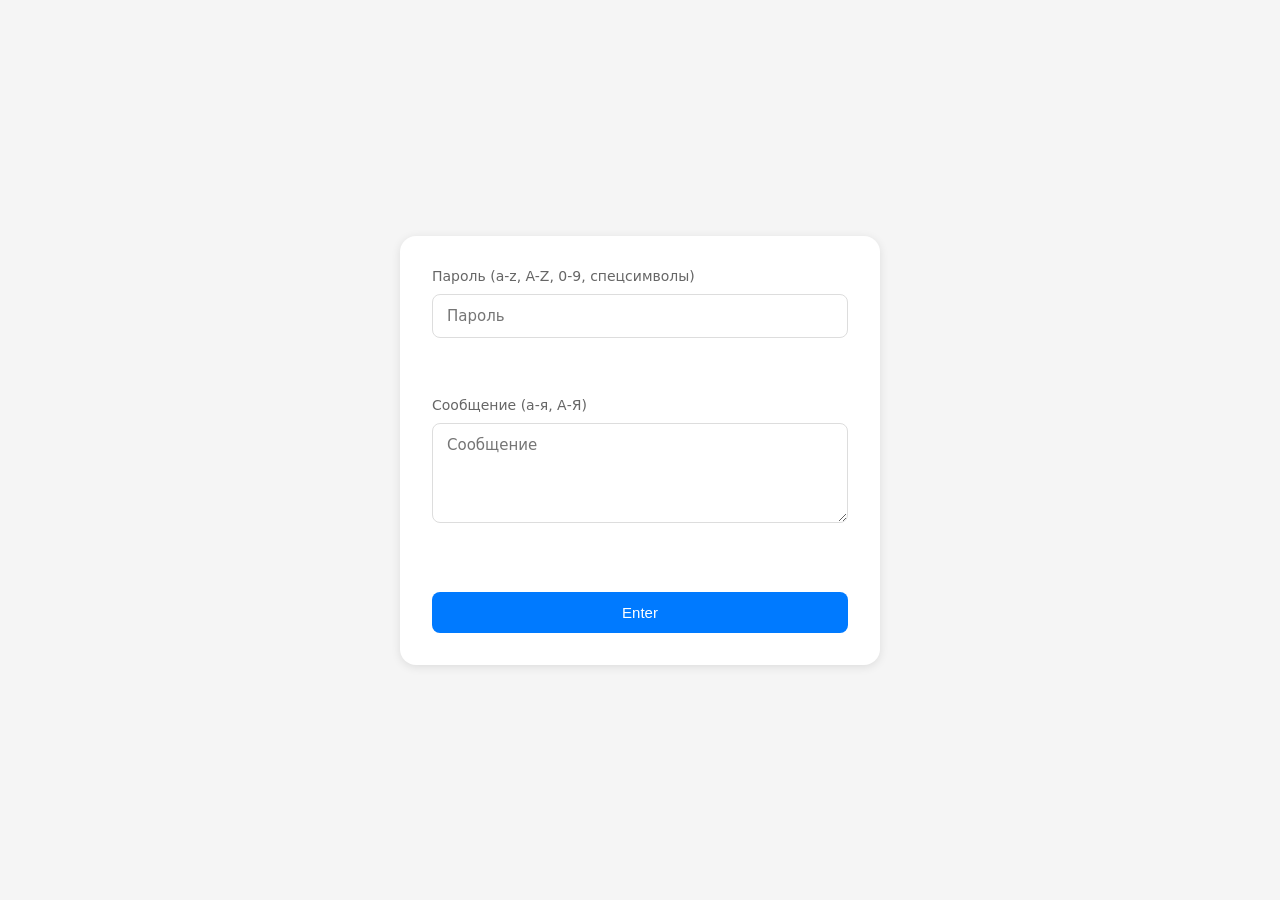
==== index/index.html @ 4b63d900 "Добавлены стили" ====
<!DOCTYPE html>
<html>
    <head>
        <meta charset="UTF-8">
        <link rel="stylesheet" href="styles.css">
        <title>Панель управления</title>
    </head>
    <body>
        <div>
            <form action = "requests_processing.php" method = "post">
                <input type ="hidden" name = "mode" value = "post_message"/>
                <p>Пароль (a-z, A-Z, 0-9, спецсимволы)</p>
                <input type= "password" name = "password" placeholder = "Пароль"/><br>
                <p>Сообщение (а-я, А-Я)</p>
                <textarea name = "message" placeholder = "Сообщение"></textarea><br>
                
                <input type="submit" value = "Enter"/>
            </form>
        </div>
    </body>
</html>
---- index/styles.css ----
* {
    margin: 0;
    padding: 0;
    box-sizing: border-box;
}

body {
    font-family: system-ui, -apple-system, 'Segoe UI', Roboto, 'Helvetica Neue', sans-serif;
    background: #f5f5f5;
    min-height: 100vh;
    display: flex;
    justify-content: center;
    align-items: center;
    padding: 20px;
}

div {
    background: white;
    border-radius: 16px;
    box-shadow: 0 2px 10px rgba(0, 0, 0, 0.1);
    padding: 32px;
    width: 100%;
    max-width: 480px;
}

form {
    display: flex;
    flex-direction: column;
    gap: 20px;
}

p {
    font-size: 14px;
    font-weight: 500;
    color: #666;
    margin-bottom: -10px;
}

input[type="password"],
textarea {
    width: 100%;
    padding: 12px 14px;
    font-size: 15px;
    border: 1px solid #ddd;
    border-radius: 8px;
    transition: all 0.2s ease;
    font-family: inherit;
}

input[type="password"]:focus,
textarea:focus {
    outline: none;
    border-color: #007aff;
    box-shadow: 0 0 0 3px rgba(0, 122, 255, 0.1);
}

textarea {
    resize: vertical;
    min-height: 100px;
}

input[type="submit"] {
    background: #007aff;
    color: white;
    border: none;
    padding: 12px 24px;
    font-size: 15px;
    font-weight: 500;
    border-radius: 8px;
    cursor: pointer;
    transition: background 0.2s ease;
    margin-top: 10px;
}

input[type="submit"]:hover {
    background: #0056b3;
}

input[type="submit"]:active {
    transform: scale(0.98);
}

@media (max-width: 640px) {
    div {
        padding: 24px;
    }
    
    p {
        font-size: 13px;
    }
    
    input[type="password"],
    textarea {
        padding: 10px 12px;
        font-size: 14px;
    }
    
    input[type="submit"] {
        padding: 10px 20px;
        font-size: 14px;
    }
}
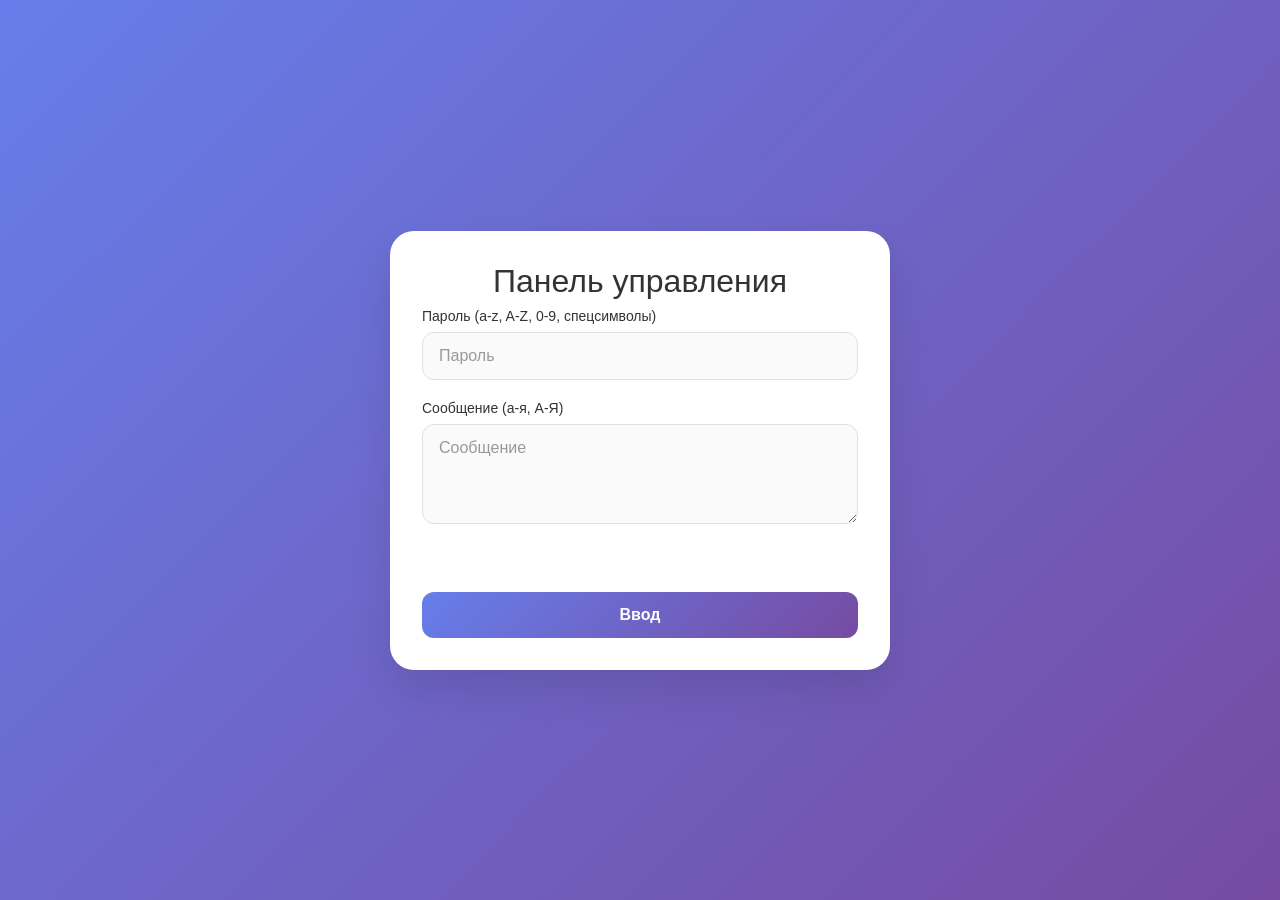
==== commit 61899267: "Сделана удобная мобильная версия веб-интерфейса" ====
--- a/index/index.html
+++ b/index/index.html
@@ -2,19 +2,21 @@
 <html>
     <head>
         <meta charset="UTF-8">
+        <meta name="viewport" content="width=device-width, initial-scale=1.0">
         <link rel="stylesheet" href="styles.css">
         <title>Панель управления</title>
     </head>
     <body>
         <div>
             <form action = "requests_processing.php" method = "post">
+                <h1>Панель управления</h1>
                 <input type ="hidden" name = "mode" value = "post_message"/>
                 <p>Пароль (a-z, A-Z, 0-9, спецсимволы)</p>
-                <input type= "password" name = "password" placeholder = "Пароль"/><br>
+                <input type= "password" name = "password" placeholder = "Пароль"/>
                 <p>Сообщение (а-я, А-Я)</p>
                 <textarea name = "message" placeholder = "Сообщение"></textarea><br>
                 
-                <input type="submit" value = "Enter"/>
+                <input type="submit" value = "Ввод"/>
             </form>
         </div>
     </body>
--- a/index/styles.css
+++ b/index/styles.css
@@ -5,22 +5,22 @@
 }
 
 body {
-    font-family: system-ui, -apple-system, 'Segoe UI', Roboto, 'Helvetica Neue', sans-serif;
-    background: #f5f5f5;
+    background: linear-gradient(135deg, #667eea 0%, #764ba2 100%);
     min-height: 100vh;
     display: flex;
     justify-content: center;
     align-items: center;
+    font-family: -apple-system, BlinkMacSystemFont, 'Segoe UI', Roboto, Helvetica, Arial, sans-serif;
     padding: 20px;
 }
 
 div {
+    width: 100%;
+    max-width: 500px;
     background: white;
-    border-radius: 16px;
-    box-shadow: 0 2px 10px rgba(0, 0, 0, 0.1);
+    border-radius: 24px;
+    box-shadow: 0 20px 40px rgba(0, 0, 0, 0.1);
     padding: 32px;
-    width: 100%;
-    max-width: 480px;
 }
 
 form {
@@ -32,26 +32,36 @@
 p {
     font-size: 14px;
     font-weight: 500;
-    color: #666;
-    margin-bottom: -10px;
+    color: #333;
+    margin-bottom: -12px;
+}
+
+h1{
+    text-align: center;
+    font-size: 28;
+    font-weight: 500;
+    color: #333;
+    margin-bottom: -12px;
 }
 
 input[type="password"],
 textarea {
     width: 100%;
-    padding: 12px 14px;
-    font-size: 15px;
-    border: 1px solid #ddd;
-    border-radius: 8px;
+    padding: 14px 16px;
+    font-size: 16px;
+    border: 1.5px solid #e0e0e0;
+    border-radius: 12px;
+    font-family: inherit;
     transition: all 0.2s ease;
-    font-family: inherit;
+    background: #fafafa;
 }
 
 input[type="password"]:focus,
 textarea:focus {
     outline: none;
-    border-color: #007aff;
-    box-shadow: 0 0 0 3px rgba(0, 122, 255, 0.1);
+    border-color: #667eea;
+    background: white;
+    box-shadow: 0 0 0 3px rgba(102, 126, 234, 0.1);
 }
 
 textarea {
@@ -60,29 +70,56 @@
 }
 
 input[type="submit"] {
-    background: #007aff;
+    background: linear-gradient(135deg, #667eea 0%, #764ba2 100%);
     color: white;
     border: none;
-    padding: 12px 24px;
-    font-size: 15px;
-    font-weight: 500;
-    border-radius: 8px;
+    padding: 14px 24px;
+    font-size: 16px;
+    font-weight: 600;
+    border-radius: 12px;
     cursor: pointer;
-    transition: background 0.2s ease;
+    transition: all 0.2s ease;
     margin-top: 10px;
-}
-
-input[type="submit"]:hover {
-    background: #0056b3;
 }
 
 input[type="submit"]:active {
     transform: scale(0.98);
 }
 
-@media (max-width: 640px) {
+input::placeholder,
+textarea::placeholder {
+    color: #999;
+}
+
+/* Мобильная адаптация */
+@media (max-width: 768px) {
+    body {
+        padding: 16px;
+    }
+    
     div {
         padding: 24px;
+        border-radius: 20px;
+    }
+    
+    form {
+        gap: 18px;
+    }
+    
+    input[type="password"],
+    textarea {
+        padding: 12px 14px;
+    }
+}
+
+@media (max-width: 480px) {
+    div {
+        padding: 20px;
+        border-radius: 16px;
+    }
+    
+    form {
+        gap: 16px;
     }
     
     p {
@@ -92,11 +129,11 @@
     input[type="password"],
     textarea {
         padding: 10px 12px;
-        font-size: 14px;
+        font-size: 15px;
     }
     
     input[type="submit"] {
-        padding: 10px 20px;
-        font-size: 14px;
+        padding: 12px 20px;
+        font-size: 15px;
     }
 }
